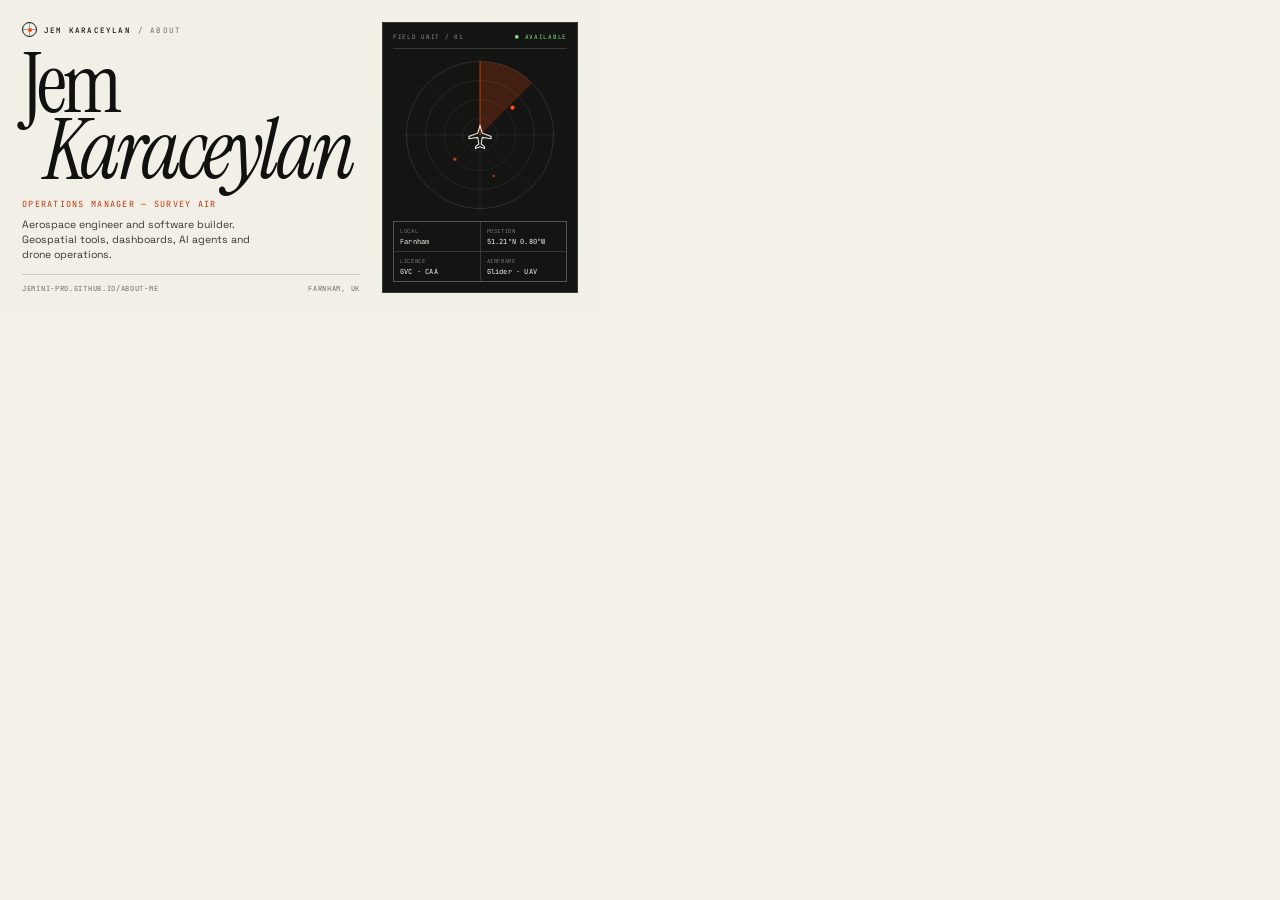
==== og-source.html @ 48ed45e5 "feat(about-me): kinetic editorial rebuild with audited, current content Audit fixes: - fix every dea" ====
<!doctype html>
<html lang="en-GB">
<head>
<meta charset="utf-8" />
<title>OG source — capture at 600×315, 2×</title>
<link rel="preconnect" href="https://fonts.googleapis.com" />
<link rel="preconnect" href="https://fonts.gstatic.com" crossorigin />
<link rel="stylesheet" href="https://fonts.googleapis.com/css2?family=Instrument+Serif:ital@0;1&family=JetBrains+Mono:wght@400;500&family=Space+Grotesk:wght@400;500&display=swap" />
<style>
  * { box-sizing: border-box; }
  html, body { margin: 0; width: 600px; height: 315px; overflow: hidden; }
  body {
    display: grid;
    grid-template-columns: 1fr 196px;
    gap: 22px;
    padding: 22px;
    background: #f3f0e8;
    color: #111110;
    font-family: 'Space Grotesk', system-ui, sans-serif;
    position: relative;
  }
  body::after {
    content: "";
    position: absolute;
    inset: 0;
    pointer-events: none;
    opacity: .03;
    background-image: url("data:image/svg+xml,%3Csvg xmlns='http://www.w3.org/2000/svg' width='160' height='160'%3E%3Cfilter id='n'%3E%3CfeTurbulence type='fractalNoise' baseFrequency='.85' numOctaves='3' stitchTiles='stitch'/%3E%3C/filter%3E%3Crect width='160' height='160' filter='url(%23n)'/%3E%3C/svg%3E");
  }
  .left { display: flex; flex-direction: column; min-width: 0; position: relative; z-index: 1; }
  .brand {
    display: flex; align-items: center; gap: 7px;
    font-family: 'JetBrains Mono', monospace;
    font-size: 7.5px; letter-spacing: .16em; text-transform: uppercase;
    color: #6f6d63;
  }
  .brand b { color: #111110; font-weight: 500; }
  .mark {
    width: 15px; height: 15px; border: 1px solid #111110; border-radius: 50%;
    display: grid; place-items: center; position: relative;
  }
  .mark::before, .mark::after {
    content: ""; position: absolute; background: #111110; opacity: .35;
  }
  .mark::before { width: 1px; height: 15px; }
  .mark::after { height: 1px; width: 15px; }
  .mark i { width: 4px; height: 4px; border-radius: 50%; background: #ff4d12; z-index: 1; }
  h1 {
    margin: 14px 0 0;
    font-family: 'Instrument Serif', Georgia, serif;
    font-weight: 400;
    font-size: 84px;
    line-height: .78;
    letter-spacing: -.045em;
  }
  h1 span { display: block; }
  h1 em { display: block; font-style: italic; margin-left: .26em; }
  .role {
    margin: 16px 0 0;
    font-family: 'JetBrains Mono', monospace;
    font-size: 8.5px; letter-spacing: .15em; text-transform: uppercase;
    color: #bd3a0c;
  }
  .sub {
    margin: 7px 0 0;
    font-size: 10.5px; line-height: 1.45; color: #38372f;
    max-width: 34ch;
  }
  .foot {
    margin-top: auto;
    display: flex; justify-content: space-between; gap: 10px;
    padding-top: 9px;
    border-top: 1px solid rgba(17,17,16,.16);
    font-family: 'JetBrains Mono', monospace;
    font-size: 7px; letter-spacing: .1em; text-transform: uppercase;
    color: #6f6d63;
  }
  .panel {
    background: #141412;
    border: 1px solid rgba(242,239,230,.16);
    color: #f2efe6;
    padding: 10px;
    display: flex; flex-direction: column;
    position: relative; z-index: 1;
  }
  .panel__head {
    display: flex; justify-content: space-between;
    font-family: 'JetBrains Mono', monospace;
    font-size: 6px; letter-spacing: .12em; text-transform: uppercase;
    color: rgba(242,239,230,.55);
    padding-bottom: 7px; border-bottom: 1px solid rgba(242,239,230,.16);
  }
  .panel__head b { color: #79e08b; font-weight: 400; }
  .radar { flex: 1; display: grid; place-items: center; }
  .radar svg { width: 100%; max-width: 168px; }
  .readout {
    display: grid; grid-template-columns: 1fr 1fr; gap: 1px;
    background: rgba(242,239,230,.16);
    border: 1px solid rgba(242,239,230,.16);
  }
  .readout div { background: #141412; padding: 5px 6px; }
  .readout span {
    display: block; font-family: 'JetBrains Mono', monospace;
    font-size: 5.5px; letter-spacing: .12em; text-transform: uppercase;
    color: rgba(242,239,230,.45); margin-bottom: 2px;
  }
  .readout b {
    display: block; font-family: 'JetBrains Mono', monospace;
    font-size: 7px; font-weight: 400; letter-spacing: .03em; color: #f2efe6;
  }
</style>
</head>
<body>
  <div class="left">
    <div class="brand"><span class="mark"><i></i></span> <b>Jem Karaceylan</b> / about</div>
    <h1><span>Jem</span><em>Karaceylan</em></h1>
    <p class="role">Operations Manager — Survey Air</p>
    <p class="sub">Aerospace engineer and software builder. Geospatial tools, dashboards, AI agents and drone operations.</p>
    <div class="foot"><span>jemini-pro.github.io/about-me</span><span>Farnham, UK</span></div>
  </div>

  <div class="panel">
    <div class="panel__head"><span>Field unit / 01</span><b>● Available</b></div>
    <div class="radar">
      <svg viewBox="0 0 320 320" aria-hidden="true">
        <g fill="none" stroke="#f2efe6" stroke-width="1">
          <circle cx="160" cy="160" r="140" opacity=".22" />
          <circle cx="160" cy="160" r="104" opacity=".16" />
          <circle cx="160" cy="160" r="68" opacity=".12" />
          <circle cx="160" cy="160" r="32" opacity=".1" />
          <path d="M160 14v292M14 160h292" opacity=".14" />
          <path d="M56 56l208 208M264 56L56 264" opacity=".06" />
        </g>
        <path d="M160 160 L160 20 A140 140 0 0 1 259 61 Z" fill="#ff4d12" opacity=".2" />
        <line x1="160" y1="160" x2="160" y2="20" stroke="#ff4d12" stroke-width="1.4" opacity=".85" />
        <g fill="#ff4d12">
          <circle cx="222" cy="108" r="4" />
          <circle cx="112" cy="206" r="3" opacity=".7" />
          <circle cx="186" cy="238" r="2.6" opacity=".55" />
        </g>
        <path d="M160 142l4.4 14.6 16.6 6.2v4.2l-16.6-2.4-2.2 12.4 6.2 5.2v3.4l-8.4-3-8.4 3v-3.4l6.2-5.2-2.2-12.4-16.6 2.4v-4.2l16.6-6.2z" fill="none" stroke="#f2efe6" stroke-width="2" />
      </svg>
    </div>
    <div class="readout">
      <div><span>Local</span><b>Farnham</b></div>
      <div><span>Position</span><b>51.21°N 0.80°W</b></div>
      <div><span>Licence</span><b>GVC · CAA</b></div>
      <div><span>Airframe</span><b>Glider · UAV</b></div>
    </div>
  </div>
</body>
</html>
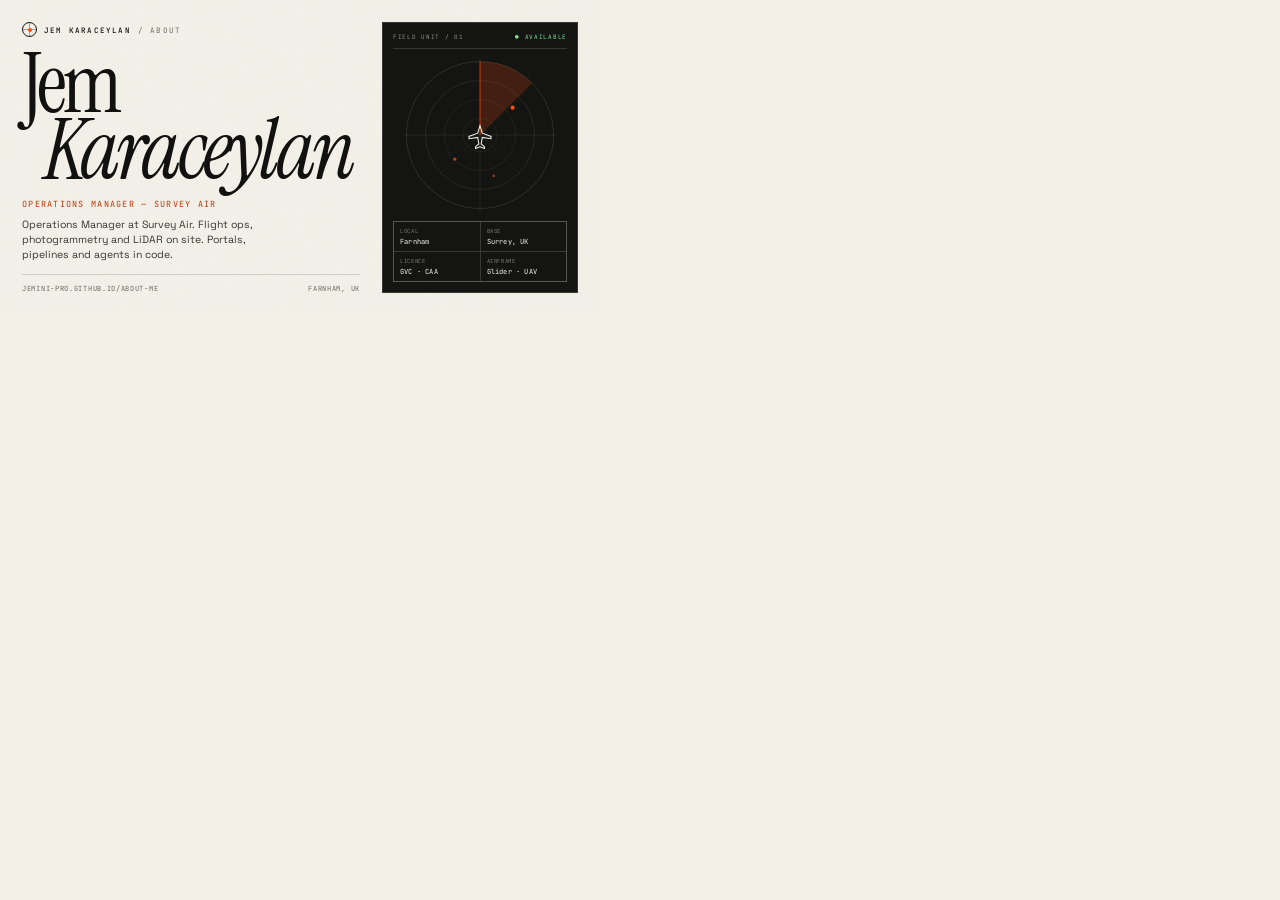
==== commit 2603cecb: "content(about-me): refresh page with November 2026 copy Hero, three cards, stack, selected work and " ====
--- a/og-source.html
+++ b/og-source.html
@@ -115,7 +115,7 @@
     <div class="brand"><span class="mark"><i></i></span> <b>Jem Karaceylan</b> / about</div>
     <h1><span>Jem</span><em>Karaceylan</em></h1>
     <p class="role">Operations Manager — Survey Air</p>
-    <p class="sub">Aerospace engineer and software builder. Geospatial tools, dashboards, AI agents and drone operations.</p>
+    <p class="sub">Operations Manager at Survey Air. Flight ops, photogrammetry and LiDAR on site. Portals, pipelines and agents in code.</p>
     <div class="foot"><span>jemini-pro.github.io/about-me</span><span>Farnham, UK</span></div>
   </div>
 
@@ -143,7 +143,7 @@
     </div>
     <div class="readout">
       <div><span>Local</span><b>Farnham</b></div>
-      <div><span>Position</span><b>51.21°N 0.80°W</b></div>
+      <div><span>Base</span><b>Surrey, UK</b></div>
       <div><span>Licence</span><b>GVC · CAA</b></div>
       <div><span>Airframe</span><b>Glider · UAV</b></div>
     </div>
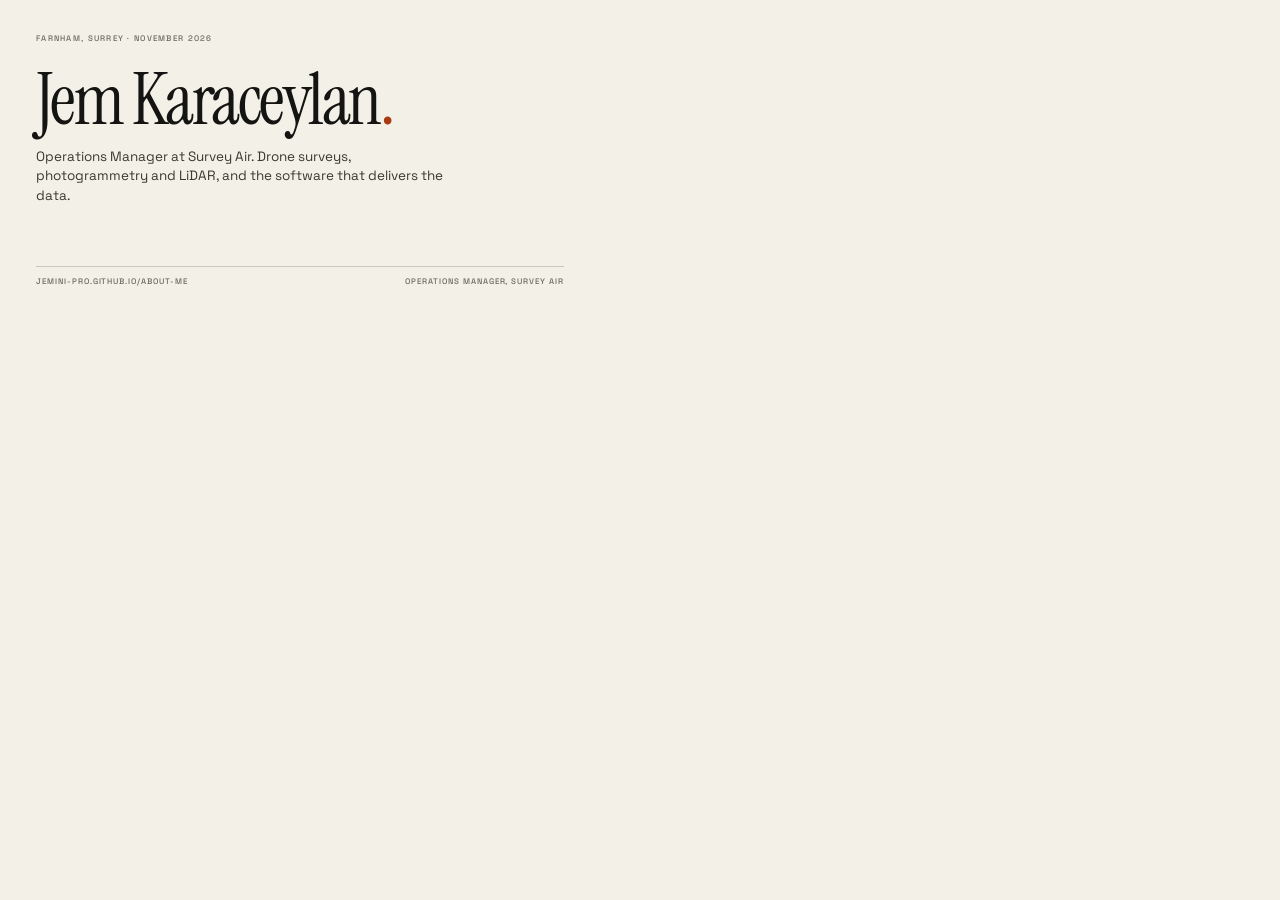
==== commit 3912b6d2: "design(about-me): rebuild as a subtractive editorial page Replace the kinetic editorial chassis with" ====
--- a/og-source.html
+++ b/og-source.html
@@ -5,148 +5,66 @@
 <title>OG source — capture at 600×315, 2×</title>
 <link rel="preconnect" href="https://fonts.googleapis.com" />
 <link rel="preconnect" href="https://fonts.gstatic.com" crossorigin />
-<link rel="stylesheet" href="https://fonts.googleapis.com/css2?family=Instrument+Serif:ital@0;1&family=JetBrains+Mono:wght@400;500&family=Space+Grotesk:wght@400;500&display=swap" />
+<link rel="stylesheet" href="https://fonts.googleapis.com/css2?family=Instrument+Serif:ital@0;1&family=Space+Grotesk:wght@400;500&display=swap" />
 <style>
   * { box-sizing: border-box; }
   html, body { margin: 0; width: 600px; height: 315px; overflow: hidden; }
   body {
-    display: grid;
-    grid-template-columns: 1fr 196px;
-    gap: 22px;
-    padding: 22px;
+    display: flex;
+    flex-direction: column;
+    padding: 34px 36px 30px;
     background: #f3f0e8;
-    color: #111110;
+    color: #141412;
     font-family: 'Space Grotesk', system-ui, sans-serif;
-    position: relative;
   }
-  body::after {
-    content: "";
-    position: absolute;
-    inset: 0;
-    pointer-events: none;
-    opacity: .03;
-    background-image: url("data:image/svg+xml,%3Csvg xmlns='http://www.w3.org/2000/svg' width='160' height='160'%3E%3Cfilter id='n'%3E%3CfeTurbulence type='fractalNoise' baseFrequency='.85' numOctaves='3' stitchTiles='stitch'/%3E%3C/filter%3E%3Crect width='160' height='160' filter='url(%23n)'/%3E%3C/svg%3E");
+  .dateline {
+    margin: 0 0 26px;
+    font-size: 8px;
+    font-weight: 500;
+    line-height: 1;
+    letter-spacing: .16em;
+    text-transform: uppercase;
+    color: #6c695f;
   }
-  .left { display: flex; flex-direction: column; min-width: 0; position: relative; z-index: 1; }
-  .brand {
-    display: flex; align-items: center; gap: 7px;
-    font-family: 'JetBrains Mono', monospace;
-    font-size: 7.5px; letter-spacing: .16em; text-transform: uppercase;
-    color: #6f6d63;
-  }
-  .brand b { color: #111110; font-weight: 500; }
-  .mark {
-    width: 15px; height: 15px; border: 1px solid #111110; border-radius: 50%;
-    display: grid; place-items: center; position: relative;
-  }
-  .mark::before, .mark::after {
-    content: ""; position: absolute; background: #111110; opacity: .35;
-  }
-  .mark::before { width: 1px; height: 15px; }
-  .mark::after { height: 1px; width: 15px; }
-  .mark i { width: 4px; height: 4px; border-radius: 50%; background: #ff4d12; z-index: 1; }
   h1 {
-    margin: 14px 0 0;
+    margin: 0 0 14px;
     font-family: 'Instrument Serif', Georgia, serif;
     font-weight: 400;
-    font-size: 84px;
-    line-height: .78;
-    letter-spacing: -.045em;
+    font-size: 72px;
+    line-height: .9;
+    letter-spacing: -.035em;
   }
-  h1 span { display: block; }
-  h1 em { display: block; font-style: italic; margin-left: .26em; }
-  .role {
-    margin: 16px 0 0;
-    font-family: 'JetBrains Mono', monospace;
-    font-size: 8.5px; letter-spacing: .15em; text-transform: uppercase;
-    color: #bd3a0c;
-  }
-  .sub {
-    margin: 7px 0 0;
-    font-size: 10.5px; line-height: 1.45; color: #38372f;
-    max-width: 34ch;
+  h1 .dot { color: #a83a14; }
+  .standfirst {
+    margin: 0;
+    max-width: 46ch;
+    font-size: 13.5px;
+    line-height: 1.45;
+    color: #3a382f;
   }
   .foot {
     margin-top: auto;
-    display: flex; justify-content: space-between; gap: 10px;
-    padding-top: 9px;
-    border-top: 1px solid rgba(17,17,16,.16);
-    font-family: 'JetBrains Mono', monospace;
-    font-size: 7px; letter-spacing: .1em; text-transform: uppercase;
-    color: #6f6d63;
-  }
-  .panel {
-    background: #141412;
-    border: 1px solid rgba(242,239,230,.16);
-    color: #f2efe6;
-    padding: 10px;
-    display: flex; flex-direction: column;
-    position: relative; z-index: 1;
-  }
-  .panel__head {
-    display: flex; justify-content: space-between;
-    font-family: 'JetBrains Mono', monospace;
-    font-size: 6px; letter-spacing: .12em; text-transform: uppercase;
-    color: rgba(242,239,230,.55);
-    padding-bottom: 7px; border-bottom: 1px solid rgba(242,239,230,.16);
-  }
-  .panel__head b { color: #79e08b; font-weight: 400; }
-  .radar { flex: 1; display: grid; place-items: center; }
-  .radar svg { width: 100%; max-width: 168px; }
-  .readout {
-    display: grid; grid-template-columns: 1fr 1fr; gap: 1px;
-    background: rgba(242,239,230,.16);
-    border: 1px solid rgba(242,239,230,.16);
-  }
-  .readout div { background: #141412; padding: 5px 6px; }
-  .readout span {
-    display: block; font-family: 'JetBrains Mono', monospace;
-    font-size: 5.5px; letter-spacing: .12em; text-transform: uppercase;
-    color: rgba(242,239,230,.45); margin-bottom: 2px;
-  }
-  .readout b {
-    display: block; font-family: 'JetBrains Mono', monospace;
-    font-size: 7px; font-weight: 400; letter-spacing: .03em; color: #f2efe6;
+    padding-top: 10px;
+    border-top: 1px solid rgba(20, 20, 18, .18);
+    display: flex;
+    justify-content: space-between;
+    gap: 16px;
+    font-size: 8px;
+    font-weight: 500;
+    line-height: 1;
+    letter-spacing: .12em;
+    text-transform: uppercase;
+    color: #6c695f;
   }
 </style>
 </head>
 <body>
-  <div class="left">
-    <div class="brand"><span class="mark"><i></i></span> <b>Jem Karaceylan</b> / about</div>
-    <h1><span>Jem</span><em>Karaceylan</em></h1>
-    <p class="role">Operations Manager — Survey Air</p>
-    <p class="sub">Operations Manager at Survey Air. Flight ops, photogrammetry and LiDAR on site. Portals, pipelines and agents in code.</p>
-    <div class="foot"><span>jemini-pro.github.io/about-me</span><span>Farnham, UK</span></div>
-  </div>
-
-  <div class="panel">
-    <div class="panel__head"><span>Field unit / 01</span><b>● Available</b></div>
-    <div class="radar">
-      <svg viewBox="0 0 320 320" aria-hidden="true">
-        <g fill="none" stroke="#f2efe6" stroke-width="1">
-          <circle cx="160" cy="160" r="140" opacity=".22" />
-          <circle cx="160" cy="160" r="104" opacity=".16" />
-          <circle cx="160" cy="160" r="68" opacity=".12" />
-          <circle cx="160" cy="160" r="32" opacity=".1" />
-          <path d="M160 14v292M14 160h292" opacity=".14" />
-          <path d="M56 56l208 208M264 56L56 264" opacity=".06" />
-        </g>
-        <path d="M160 160 L160 20 A140 140 0 0 1 259 61 Z" fill="#ff4d12" opacity=".2" />
-        <line x1="160" y1="160" x2="160" y2="20" stroke="#ff4d12" stroke-width="1.4" opacity=".85" />
-        <g fill="#ff4d12">
-          <circle cx="222" cy="108" r="4" />
-          <circle cx="112" cy="206" r="3" opacity=".7" />
-          <circle cx="186" cy="238" r="2.6" opacity=".55" />
-        </g>
-        <path d="M160 142l4.4 14.6 16.6 6.2v4.2l-16.6-2.4-2.2 12.4 6.2 5.2v3.4l-8.4-3-8.4 3v-3.4l6.2-5.2-2.2-12.4-16.6 2.4v-4.2l16.6-6.2z" fill="none" stroke="#f2efe6" stroke-width="2" />
-      </svg>
-    </div>
-    <div class="readout">
-      <div><span>Local</span><b>Farnham</b></div>
-      <div><span>Base</span><b>Surrey, UK</b></div>
-      <div><span>Licence</span><b>GVC · CAA</b></div>
-      <div><span>Airframe</span><b>Glider · UAV</b></div>
-    </div>
+  <p class="dateline">Farnham, Surrey · November 2026</p>
+  <h1>Jem Karaceylan<span class="dot">.</span></h1>
+  <p class="standfirst">Operations Manager at Survey Air. Drone surveys, photogrammetry and LiDAR, and the software that delivers the data.</p>
+  <div class="foot">
+    <span>jemini-pro.github.io/about-me</span>
+    <span>Operations Manager, Survey Air</span>
   </div>
 </body>
 </html>
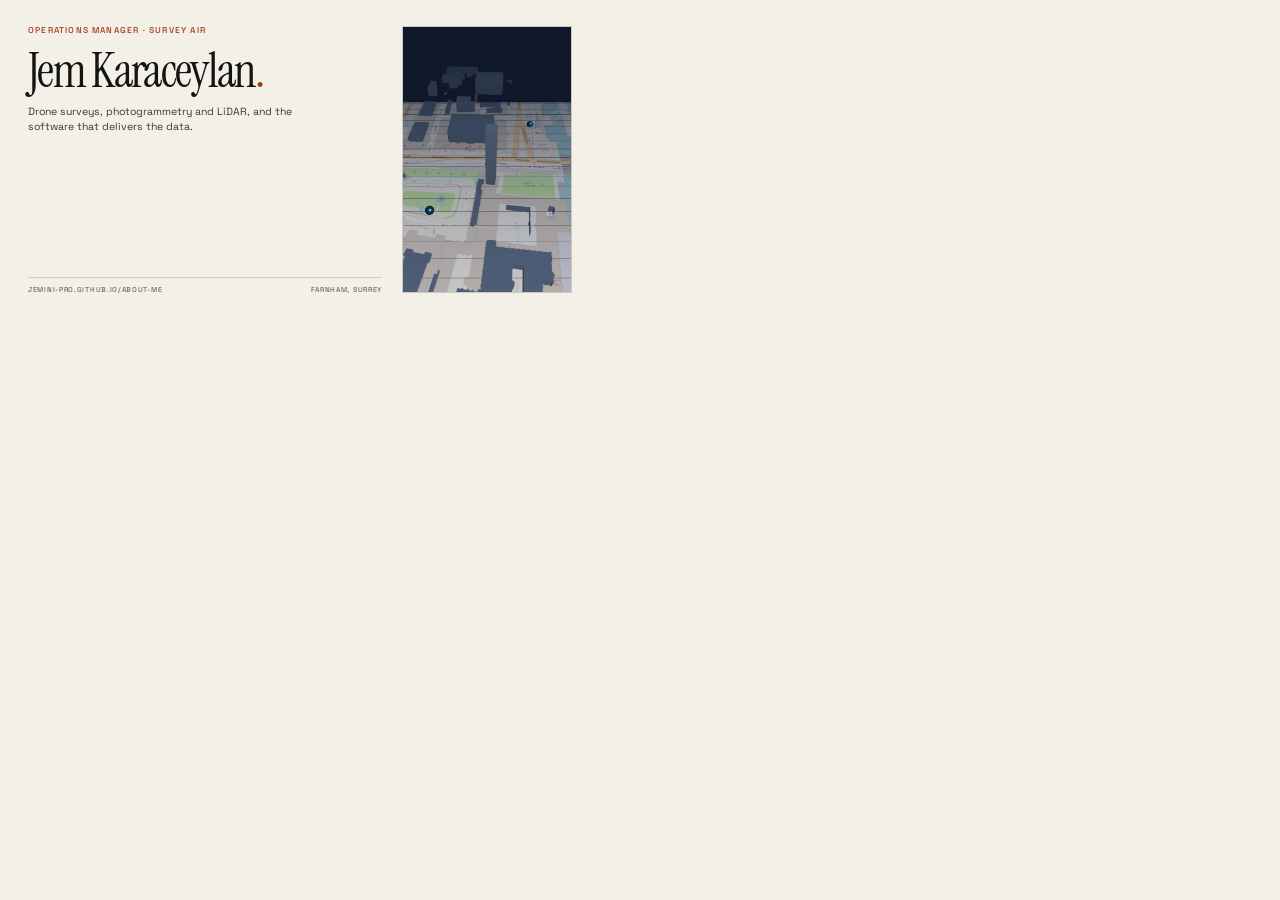
==== commit b5c74c7c: "design(about-me): rebuild as a project-led editorial CV Replace the plain essay with a hero, three s" ====
--- a/og-source.html
+++ b/og-source.html
@@ -10,61 +10,78 @@
   * { box-sizing: border-box; }
   html, body { margin: 0; width: 600px; height: 315px; overflow: hidden; }
   body {
-    display: flex;
-    flex-direction: column;
-    padding: 34px 36px 30px;
+    display: grid;
+    grid-template-columns: minmax(0, 1fr) 170px;
+    gap: 20px;
+    padding: 26px 28px 22px;
     background: #f3f0e8;
     color: #141412;
     font-family: 'Space Grotesk', system-ui, sans-serif;
   }
-  .dateline {
-    margin: 0 0 26px;
-    font-size: 8px;
+  .left { display: flex; flex-direction: column; min-width: 0; }
+  .role {
+    margin: 0;
+    font-size: 8.5px;
     font-weight: 500;
     line-height: 1;
-    letter-spacing: .16em;
+    letter-spacing: .14em;
     text-transform: uppercase;
-    color: #6c695f;
+    color: #a83a14;
   }
   h1 {
-    margin: 0 0 14px;
+    margin: 14px 0 0;
     font-family: 'Instrument Serif', Georgia, serif;
     font-weight: 400;
-    font-size: 72px;
+    font-size: 48px;
     line-height: .9;
     letter-spacing: -.035em;
   }
   h1 .dot { color: #a83a14; }
-  .standfirst {
-    margin: 0;
-    max-width: 46ch;
-    font-size: 13.5px;
+  .summary {
+    margin: 12px 0 0;
+    max-width: 40ch;
+    font-size: 10.5px;
     line-height: 1.45;
     color: #3a382f;
   }
   .foot {
     margin-top: auto;
-    padding-top: 10px;
-    border-top: 1px solid rgba(20, 20, 18, .18);
+    padding-top: 8px;
+    border-top: 1px solid rgba(20, 20, 18, .16);
     display: flex;
     justify-content: space-between;
-    gap: 16px;
-    font-size: 8px;
+    gap: 10px;
+    font-size: 7px;
     font-weight: 500;
     line-height: 1;
-    letter-spacing: .12em;
+    letter-spacing: .1em;
     text-transform: uppercase;
     color: #6c695f;
+  }
+  .shot {
+    border: 1px solid rgba(20, 20, 18, .18);
+    overflow: hidden;
+  }
+  .shot img {
+    width: 100%;
+    height: 100%;
+    object-fit: cover;
+    object-position: center 45%;
   }
 </style>
 </head>
 <body>
-  <p class="dateline">Farnham, Surrey · November 2026</p>
-  <h1>Jem Karaceylan<span class="dot">.</span></h1>
-  <p class="standfirst">Operations Manager at Survey Air. Drone surveys, photogrammetry and LiDAR, and the software that delivers the data.</p>
-  <div class="foot">
-    <span>jemini-pro.github.io/about-me</span>
-    <span>Operations Manager, Survey Air</span>
+  <div class="left">
+    <p class="role">Operations Manager · Survey Air</p>
+    <h1>Jem Karaceylan<span class="dot">.</span></h1>
+    <p class="summary">Drone surveys, photogrammetry and LiDAR, and the software that delivers the data.</p>
+    <div class="foot">
+      <span>jemini-pro.github.io/about-me</span>
+      <span>Farnham, Surrey</span>
+    </div>
+  </div>
+  <div class="shot">
+    <img src="./assets/geomapper-3d.png" alt="" />
   </div>
 </body>
 </html>
